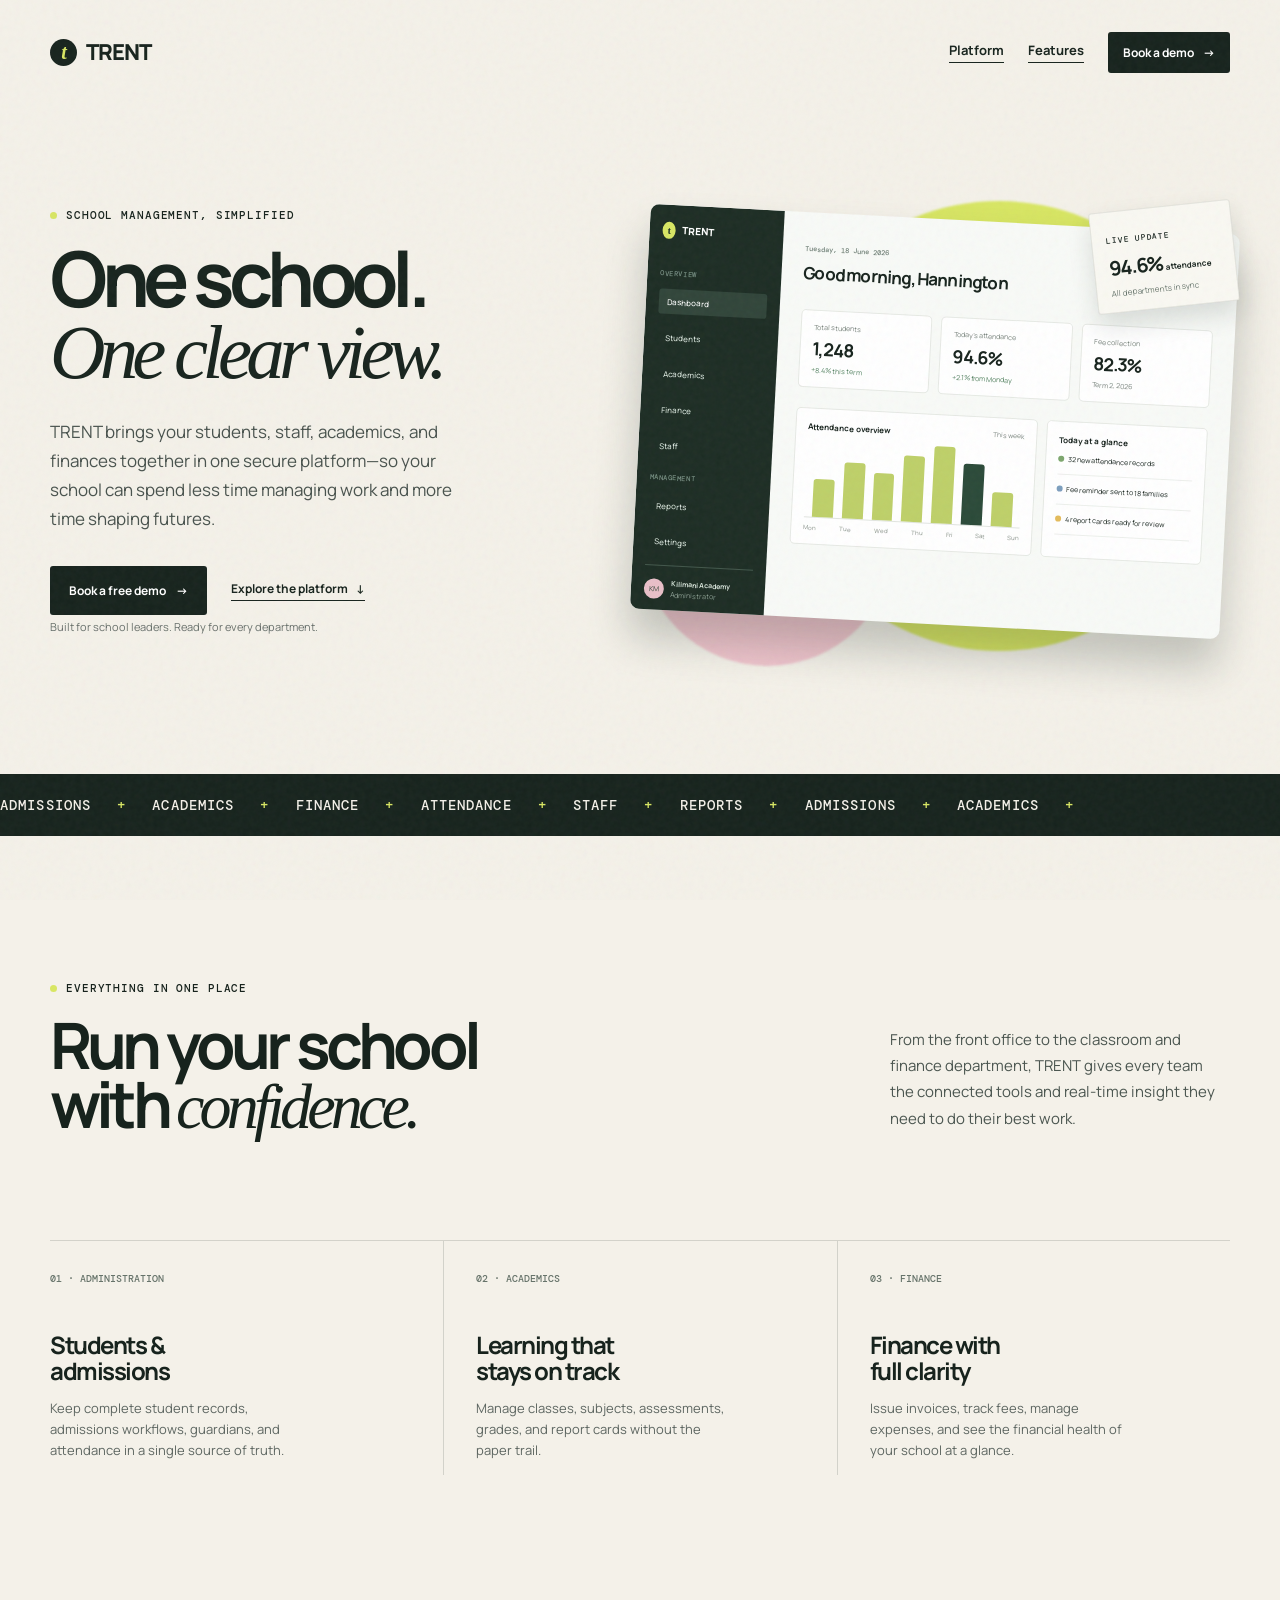
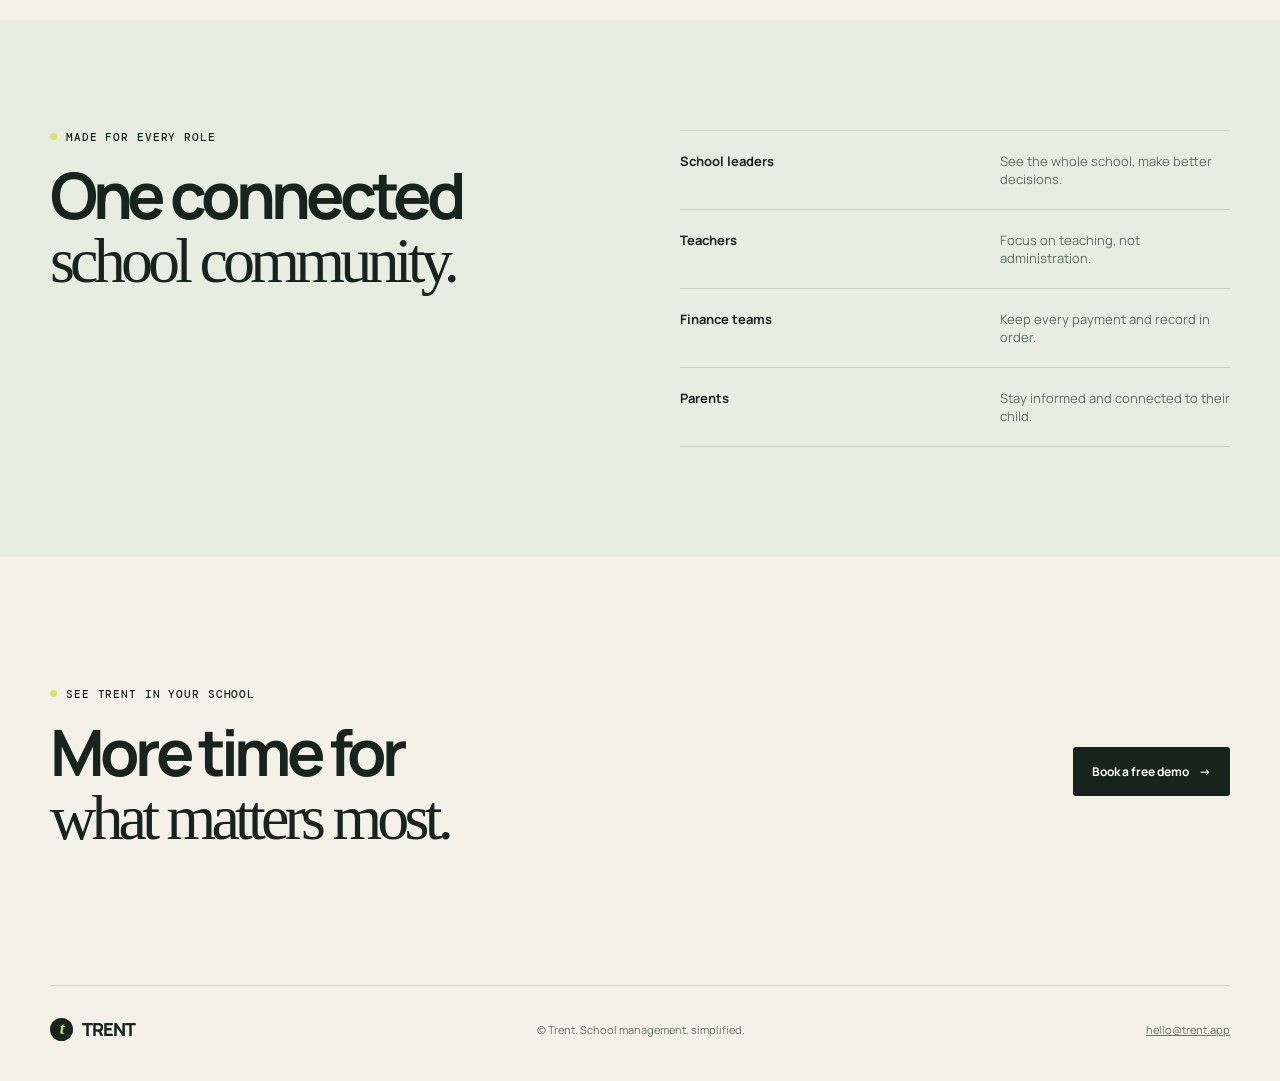
==== index.html @ 4ef3c3fa "Initial website upload" ====
<!doctype html>
<html lang="en">
<head>
  <meta charset="UTF-8" />
  <meta name="viewport" content="width=device-width, initial-scale=1.0" />
  <meta name="description" content="Trent is the all-in-one school management platform for modern schools." />
  <title>TRENT | School management, simplified</title>
  <link rel="preconnect" href="https://fonts.googleapis.com" />
  <link rel="preconnect" href="https://fonts.gstatic.com" crossorigin />
  <link href="https://fonts.googleapis.com/css2?family=DM+Mono:wght@400;500&family=Manrope:wght@400;500;600;700;800&display=swap" rel="stylesheet" />
  <link rel="stylesheet" href="styles.css" />
  <link rel="stylesheet" href="school.css" />
</head>
<body>
  <div class="noise" aria-hidden="true"></div>
  <main>
    <nav class="nav shell" aria-label="Main navigation">
      <a class="brand" href="#top" aria-label="Trent home"><span class="brand-mark">t</span> TRENT</a>
      <div class="nav-actions"><a class="nav-link nav-hide" href="#platform">Platform</a><a class="nav-link nav-hide" href="#features">Features</a><a class="nav-cta" href="mailto:hello@trent.app?subject=Book%20a%20Trent%20demo">Book a demo <span aria-hidden="true">&rarr;</span></a></div>
    </nav>
    <section id="top" class="hero shell school-hero">
      <div class="hero-copy">
        <p class="eyebrow"><span></span> School management, simplified</p>
        <h1>One school.<br /><em>One clear view.</em></h1>
        <p class="intro">TRENT brings your students, staff, academics, and finances together in one secure platform—so your school can spend less time managing work and more time shaping futures.</p>
        <div class="hero-actions"><a class="primary-button" href="mailto:hello@trent.app?subject=Book%20a%20Trent%20demo">Book a free demo <span aria-hidden="true">&rarr;</span></a><a class="text-link" href="#features">Explore the platform <span aria-hidden="true">&darr;</span></a></div>
        <p class="form-note">Built for school leaders. Ready for every department.</p>
      </div>
      <div class="showcase dashboard-wrap" aria-label="Trent school dashboard preview">
        <div class="orb orb-one"></div><div class="orb orb-two"></div>
        <div class="dashboard">
          <aside><div class="dash-logo"><span>t</span> TRENT</div><p>OVERVIEW</p><b class="selected">Dashboard</b><b>Students</b><b>Academics</b><b>Finance</b><b>Staff</b><p>MANAGEMENT</p><b>Reports</b><b>Settings</b><div class="school-user"><i>KM</i><span><strong>Kilimani Academy</strong><small>Administrator</small></span></div></aside>
          <div class="dash-main"><div class="dash-top"><div><small>Tuesday, 18 June 2026</small><h2>Good morning, Hannington</h2></div><button>+ Add student</button></div><div class="stats"><div><span>Total students</span><b>1,248</b><small class="up">+8.4% this term</small></div><div><span>Today's attendance</span><b>94.6%</b><small class="up">+2.1% from Monday</small></div><div><span>Fee collection</span><b>82.3%</b><small>Term 2, 2026</small></div></div><div class="dash-grid"><section class="attendance"><div class="card-heading"><b>Attendance overview</b><small>This week</small></div><div class="chart"><i style="height:45%"></i><i style="height:66%"></i><i style="height:55%"></i><i style="height:78%"></i><i style="height:91%"></i><i class="today" style="height:72%"></i><i style="height:40%"></i></div><div class="days"><span>Mon</span><span>Tue</span><span>Wed</span><span>Thu</span><span>Fri</span><span>Sat</span><span>Sun</span></div></section><section class="activity"><div class="card-heading"><b>Today at a glance</b></div><p><i class="green-dot"></i> 32 new attendance records</p><p><i class="blue-dot"></i> Fee reminder sent to 18 families</p><p><i class="yellow-dot"></i> 4 report cards ready for review</p></section></div></div>
        </div>
        <div class="floating-card school-float"><span>LIVE UPDATE</span><b>94.6%<small> attendance</small></b><div>All departments in sync</div></div>
      </div>
    </section>
    <section class="ticker" aria-label="Trent platform areas"><div><span>Admissions</span><i>+</i><span>Academics</span><i>+</i><span>Finance</span><i>+</i><span>Attendance</span><i>+</i><span>Staff</span><i>+</i><span>Reports</span><i>+</i><span>Admissions</span><i>+</i><span>Academics</span><i>+</i></div></section>
    <section id="platform" class="promise shell"><p class="eyebrow"><span></span> Everything in one place</p><div class="promise-grid"><h2>Run your school<br />with <em>confidence.</em></h2><p>From the front office to the classroom and finance department, TRENT gives every team the connected tools and real-time insight they need to do their best work.</p></div><div id="features" class="pillars"><article><span>01 · ADMINISTRATION</span><h3>Students &<br />admissions</h3><p>Keep complete student records, admissions workflows, guardians, and attendance in a single source of truth.</p></article><article><span>02 · ACADEMICS</span><h3>Learning that<br />stays on track</h3><p>Manage classes, subjects, assessments, grades, and report cards without the paper trail.</p></article><article><span>03 · FINANCE</span><h3>Finance with<br />full clarity</h3><p>Issue invoices, track fees, manage expenses, and see the financial health of your school at a glance.</p></article></div></section>
    <section class="operations"><div class="shell operations-grid"><div><p class="eyebrow"><span></span> Made for every role</p><h2>One connected<br /><em>school community.</em></h2></div><div class="role-list"><article><b>School leaders</b><span>See the whole school, make better decisions.</span></article><article><b>Teachers</b><span>Focus on teaching, not administration.</span></article><article><b>Finance teams</b><span>Keep every payment and record in order.</span></article><article><b>Parents</b><span>Stay informed and connected to their child.</span></article></div></div></section>
    <section class="closing shell"><div><p class="eyebrow"><span></span> See Trent in your school</p><h2>More time for<br /><em>what matters most.</em></h2></div><a class="primary-button" href="mailto:hello@trent.app?subject=Book%20a%20Trent%20demo">Book a free demo <span aria-hidden="true">&rarr;</span></a></section>
    <footer class="footer shell"><a class="brand" href="#top"><span class="brand-mark">t</span> TRENT</a><p>&copy; <span id="year"></span> Trent. School management, simplified.</p><a href="mailto:hello@trent.app">hello@trent.app</a></footer>
  </main><script src="script.js"></script>
</body>
</html>
---- styles.css ----
:root{--ink:#17231d;--paper:#f4f1e9;--green:#d8e663;--pink:#efc4cc;--line:rgba(23,35,29,.15)}*{box-sizing:border-box}html{scroll-behavior:smooth}body{margin:0;background:var(--paper);color:var(--ink);font-family:Manrope,Arial,sans-serif}.noise{position:fixed;z-index:10;inset:0;pointer-events:none;opacity:.055;background-image:url("data:image/svg+xml,%3Csvg viewBox='0 0 180 180' xmlns='http://www.w3.org/2000/svg'%3E%3Cfilter id='n'%3E%3CfeTurbulence type='fractalNoise' baseFrequency='.9' numOctaves='4' stitchTiles='stitch'/%3E%3C/filter%3E%3Crect width='100%25' height='100%25' filter='url(%23n)' opacity='.8'/%3E%3C/svg%3E")}.shell{width:min(1180px,calc(100% - 64px));margin:auto}.nav{height:104px;display:flex;align-items:center;justify-content:space-between}.brand{display:flex;gap:9px;align-items:center;color:inherit;text-decoration:none;font-weight:800;font-size:22px;letter-spacing:-1px}.brand-mark{display:grid;place-items:center;width:27px;height:27px;border-radius:50%;background:var(--ink);color:var(--green);font-family:Georgia,serif;font-style:italic;font-size:20px}.nav-link{font-size:13px;color:inherit;text-decoration:none;font-weight:700;border-bottom:1px solid var(--ink);padding-bottom:3px}.nav-link span{margin-left:6px}.hero{display:grid;grid-template-columns:1fr 1fr;min-height:680px;align-items:center;gap:48px;padding:54px 0 90px}.eyebrow{font:500 11px 'DM Mono',monospace;letter-spacing:.08em;text-transform:uppercase;margin:0 0 21px;display:flex;align-items:center;gap:9px}.eyebrow span{width:7px;height:7px;background:var(--green);border-radius:50%}.hero h1,.promise h2{font-size:clamp(3.5rem,6vw,5.85rem);letter-spacing:-.075em;line-height:.92;margin:0;font-weight:700}.hero em,.promise em{font-family:Georgia,serif;font-weight:400}.intro{max-width:435px;font-size:17px;line-height:1.7;margin:30px 0;color:#48524d}.signup{max-width:430px;display:grid;grid-template-columns:1fr auto;gap:8px;margin-top:33px}.signup input{height:53px;background:#fffdfa;border:1px solid var(--line);border-radius:3px;padding:0 16px;font:500 13px Manrope;outline-color:var(--ink)}.signup button{border:0;border-radius:3px;background:var(--ink);color:white;padding:0 17px;font:700 12px Manrope;cursor:pointer;transition:transform .2s,background .2s}.signup button:hover{background:#334339;transform:translateY(-2px)}.form-note,.success-message{grid-column:1/-1;margin:4px 0 0;color:#68706b;font-size:11px}.success-message{display:none;color:#294a36;font-weight:700}.showcase{height:560px;position:relative;display:grid;place-items:center}.orb{position:absolute;border-radius:50%;filter:blur(1px)}.orb-one{width:450px;height:450px;background:var(--green);right:1%;top:35px}.orb-two{width:255px;height:255px;background:var(--pink);left:0;bottom:10px}.phone{position:relative;z-index:2;width:277px;height:557px;padding:9px;border:8px solid #213028;border-radius:40px;background:#f7f5ee;box-shadow:0 26px 35px rgba(25,40,32,.23);transform:rotate(6deg);overflow:hidden}.phone-top{height:29px;display:flex;justify-content:space-between;align-items:center;padding:0 6px;font:700 9px 'DM Mono'}.dynamic-island{height:17px;width:72px;border-radius:20px;background:#18241d}.app-content{padding:11px}.app-header p{font:500 8px 'DM Mono';text-transform:uppercase;margin:0 0 6px;color:#6c746e}.app-header strong{font-size:16px;letter-spacing:-.8px}.app-header strong span{color:#ba6b7a}.focus-card{background:#21342a;color:#f7f6ec;margin-top:18px;padding:18px;border-radius:14px}.tiny-label,.floating-card>span{font:500 8px 'DM Mono';letter-spacing:.1em}.focus-card h2{font:400 23px/1.05 Georgia,serif;letter-spacing:-1px;margin:12px 0 22px}.focus-footer{display:flex;align-items:center;gap:8px;color:#c8d0c9;font-size:8px}.avatars{display:flex}.avatars i{width:15px;height:15px;background:var(--pink);border:1px solid #21342a;border-radius:50%;margin-right:-5px}.avatars i:nth-child(2){background:#d8e663}.avatars i:nth-child(3){background:#d2a9dc}.progress-label{margin:20px 0 7px;display:flex;justify-content:space-between;font-size:9px}.progress-label b{font-family:'DM Mono';font-size:8px}.progress{height:5px;background:#d8d8d1;border-radius:8px}.progress i{display:block;width:78%;height:100%;background:#bdcd43;border-radius:8px}.task-row{display:flex;align-items:center;gap:9px;padding:14px 0 9px;border-bottom:1px solid #dddcd4}.task-icon{width:27px;height:27px;display:grid;place-items:center;border-radius:9px;font-size:13px}.sun{background:#f1d98d}.lilac{background:#d5c4e6}.task-row div:nth-child(2){display:grid;gap:2px;flex:1}.task-row b{font-size:9px}.task-row div span{font-size:7px;color:#727a74}.task-row button{border:1px solid #bfc4bd;border-radius:50%;background:transparent;width:18px;height:18px;font-size:10px;color:#768177}.app-nav{display:flex;justify-content:space-around;margin-top:18px;font-size:15px;color:#929b94}.app-nav .active{color:#294636}.floating-card{position:absolute;z-index:3;background:#f9f8f2;border:1px solid rgba(23,35,29,.09);box-shadow:0 12px 25px rgba(25,40,32,.14);padding:14px;border-radius:3px}.floating-card>b{display:block;letter-spacing:-1px}.streak{right:1%;top:86px;transform:rotate(-8deg);width:119px}.streak>b{font-size:24px;margin:6px 0}.streak small{font-size:10px;letter-spacing:0}.streak div{color:#d0d944;font-size:8px;white-space:nowrap}.note{left:2%;bottom:45px;width:130px;background:var(--pink);transform:rotate(-7deg)}.note>b{font:400 19px/1.05 Georgia,serif;margin-top:9px}.ticker{background:var(--ink);color:var(--paper);overflow:hidden;padding:22px 0}.ticker div{display:flex;gap:26px;width:max-content;animation:slide 24s linear infinite;font:500 14px 'DM Mono';text-transform:uppercase;letter-spacing:.08em}.ticker i{font-style:normal;color:var(--green)}@keyframes slide{to{transform:translateX(-25%)}}.promise{padding:145px 0}.promise-grid{display:grid;grid-template-columns:1.4fr .6fr;gap:48px;align-items:end}.promise h2{font-size:clamp(2.8rem,5vw,4.9rem)}.promise-grid>p{font-size:15px;line-height:1.75;color:#4b5650;margin:0 0 5px}.pillars{display:grid;grid-template-columns:repeat(3,1fr);margin-top:103px;border-top:1px solid var(--line)}.pillars article{padding:24px 32px 0 0}.pillars article+article{padding-left:32px;border-left:1px solid var(--line)}.pillars span{font:500 10px 'DM Mono';color:#66736a}.pillars h3{font-size:24px;letter-spacing:-1.5px;line-height:1.08;margin:45px 0 14px}.pillars p{font-size:13px;line-height:1.65;color:#5d6661;max-width:255px}.footer{border-top:1px solid var(--line);padding:31px 0 40px;display:flex;align-items:center;justify-content:space-between;font-size:11px;color:#67716a}.footer .brand{font-size:18px;color:var(--ink)}.footer .brand-mark{width:23px;height:23px;font-size:17px}.footer p{margin:0}.footer a:not(.brand){color:inherit}@media(max-width:800px){.shell{width:min(100% - 40px,600px)}.nav{height:80px}.hero{grid-template-columns:1fr;padding:60px 0 40px;gap:35px}.showcase{height:500px;transform:scale(.88);transform-origin:top center;margin-bottom:-55px}.promise{padding:95px 0}.promise-grid{grid-template-columns:1fr;gap:25px}.pillars{margin-top:65px}.pillars article{padding-right:16px}.pillars article+article{padding-left:16px;border-left:1px solid var(--line)}.pillars h3{font-size:18px;margin-top:35px}.footer{gap:16px;flex-wrap:wrap}}@media(max-width:480px){.hero h1{font-size:3.5rem}.intro{font-size:15px}.signup{grid-template-columns:1fr}.signup button{height:50px}.showcase{transform:scale(.75);margin:0 -15% -105px}.pillars{grid-template-columns:1fr}.pillars article,.pillars article+article{padding:24px 0;border-left:0;border-bottom:1px solid var(--line)}.pillars h3{margin:25px 0 10px}.footer{align-items:flex-start;flex-direction:column}.footer p{order:3}}
---- school.css ----
.nav-actions{display:flex;align-items:center;gap:24px}.nav-cta{background:var(--ink);color:#fff;text-decoration:none;border-radius:3px;padding:12px 15px;font-size:12px;font-weight:700}.nav-cta span{margin-left:7px}.school-hero{min-height:670px}.hero-actions{display:flex;align-items:center;gap:24px;margin-top:32px}.primary-button{display:inline-block;border-radius:3px;background:var(--ink);color:#fff;text-decoration:none;padding:16px 19px;font-size:12px;font-weight:700}.primary-button span{margin-left:8px}.text-link{color:var(--ink);font-size:12px;font-weight:700;text-decoration:none;border-bottom:1px solid var(--ink);padding-bottom:3px}.text-link span{margin-left:6px}.dashboard-wrap{height:510px}.dashboard{position:relative;z-index:2;width:590px;height:405px;background:#f8faf7;border-radius:9px;overflow:hidden;display:grid;grid-template-columns:134px 1fr;box-shadow:0 28px 42px rgba(25,40,32,.23);transform:rotate(3deg)}.dashboard aside{background:#1d2d24;color:#d7e3da;padding:18px 13px;font-size:8px;display:flex;flex-direction:column;gap:11px}.dash-logo{font-size:10px;font-weight:800;color:#fff;margin-bottom:17px}.dash-logo span{background:#d8e663;color:#1d2d24;border-radius:50%;padding:3px 5px;margin-right:4px;font-family:Georgia,serif}.dashboard aside p{font:500 7px 'DM Mono';letter-spacing:.08em;color:#789084;margin:4px 0 0}.dashboard aside b{font-weight:500;padding:7px 8px;border-radius:3px}.dashboard aside .selected{background:#31453a;color:#fff}.school-user{margin-top:auto;border-top:1px solid #43574c;padding-top:13px;display:flex;gap:7px;align-items:center}.school-user i{font-style:normal;background:#e9bfc8;color:#34463a;border-radius:50%;display:grid;place-items:center;width:20px;height:20px;font-size:7px}.school-user strong,.school-user small{display:block;font-size:7px;white-space:nowrap}.school-user small{font-weight:400;color:#8da094;margin-top:2px}.dash-main{padding:22px}.dash-top{display:flex;justify-content:space-between;align-items:flex-start}.dash-top small{font:500 7px 'DM Mono';color:#718077}.dash-top h2{font-size:17px;letter-spacing:-.8px;margin:5px 0}.dash-top button{border:0;border-radius:3px;padding:8px 10px;background:#253a2e;color:#fff;font:700 7px Manrope}.stats{display:grid;grid-template-columns:repeat(3,1fr);gap:9px;margin:20px 0}.stats>div,.dash-grid section{background:#fff;border:1px solid #e7eae5;border-radius:5px;padding:12px}.stats span,.stats small{display:block;font-size:7px;color:#77827b}.stats b{font-size:18px;display:block;letter-spacing:-.8px;margin:5px 0}.stats .up{color:#52805f}.dash-grid{display:grid;grid-template-columns:1.2fr .8fr;gap:9px}.card-heading{display:flex;justify-content:space-between;font-size:8px}.card-heading small{color:#77827b}.chart{height:86px;display:flex;align-items:end;gap:9px;border-bottom:1px solid #e2e6e1;padding:0 8px}.chart i{display:block;flex:1;background:#bed069;border-radius:3px 3px 0 0}.chart .today{background:#2b4a39}.days{display:flex;justify-content:space-between;font-size:6px;color:#869087;margin-top:6px}.activity p{font-size:7px;border-bottom:1px solid #edf0ec;padding:10px 0;margin:0}.activity i{width:6px;height:6px;border-radius:50%;display:inline-block;margin-right:3px}.green-dot{background:#7da76e}.blue-dot{background:#7c9fbe}.yellow-dot{background:#e4bc5c}.school-float{right:-5px;top:40px;transform:rotate(-6deg);width:142px}.school-float b{font-size:20px;margin:6px 0}.school-float small{font-size:8px;letter-spacing:0}.school-float div{font-size:8px;color:#68766d}.operations{background:#e7eee1;padding:110px 0}.operations-grid{display:grid;grid-template-columns:1fr 1fr;gap:80px}.operations h2,.closing h2{font-size:clamp(2.8rem,5vw,4.9rem);letter-spacing:-.075em;line-height:.93;margin:0}.operations h2 em,.closing h2 em{font:400 1em Georgia,serif}.role-list{border-top:1px solid var(--line)}.role-list article{display:flex;justify-content:space-between;gap:15px;padding:21px 0;border-bottom:1px solid var(--line);font-size:13px}.role-list span{color:#607067;max-width:230px}.closing{padding:130px 0;display:flex;align-items:center;justify-content:space-between;gap:30px}.closing .primary-button{white-space:nowrap}@media(max-width:800px){.nav-hide{display:none}.nav-actions{gap:8px}.school-hero{min-height:auto}.dashboard-wrap{transform:scale(.78);margin:0 -15% -95px}.operations{padding:80px 0}.operations-grid{grid-template-columns:1fr;gap:45px}.closing{padding:85px 0;align-items:flex-start;flex-direction:column}}@media(max-width:480px){.nav-cta{padding:10px 11px}.hero-actions{align-items:flex-start;flex-direction:column;gap:18px}.dashboard-wrap{transform:scale(.54);width:180%;margin:-70px -40% -160px}.dashboard{transform:rotate(3deg)}.operations-grid{gap:35px}.role-list article{flex-direction:column;gap:5px}.closing{padding:70px 0}}
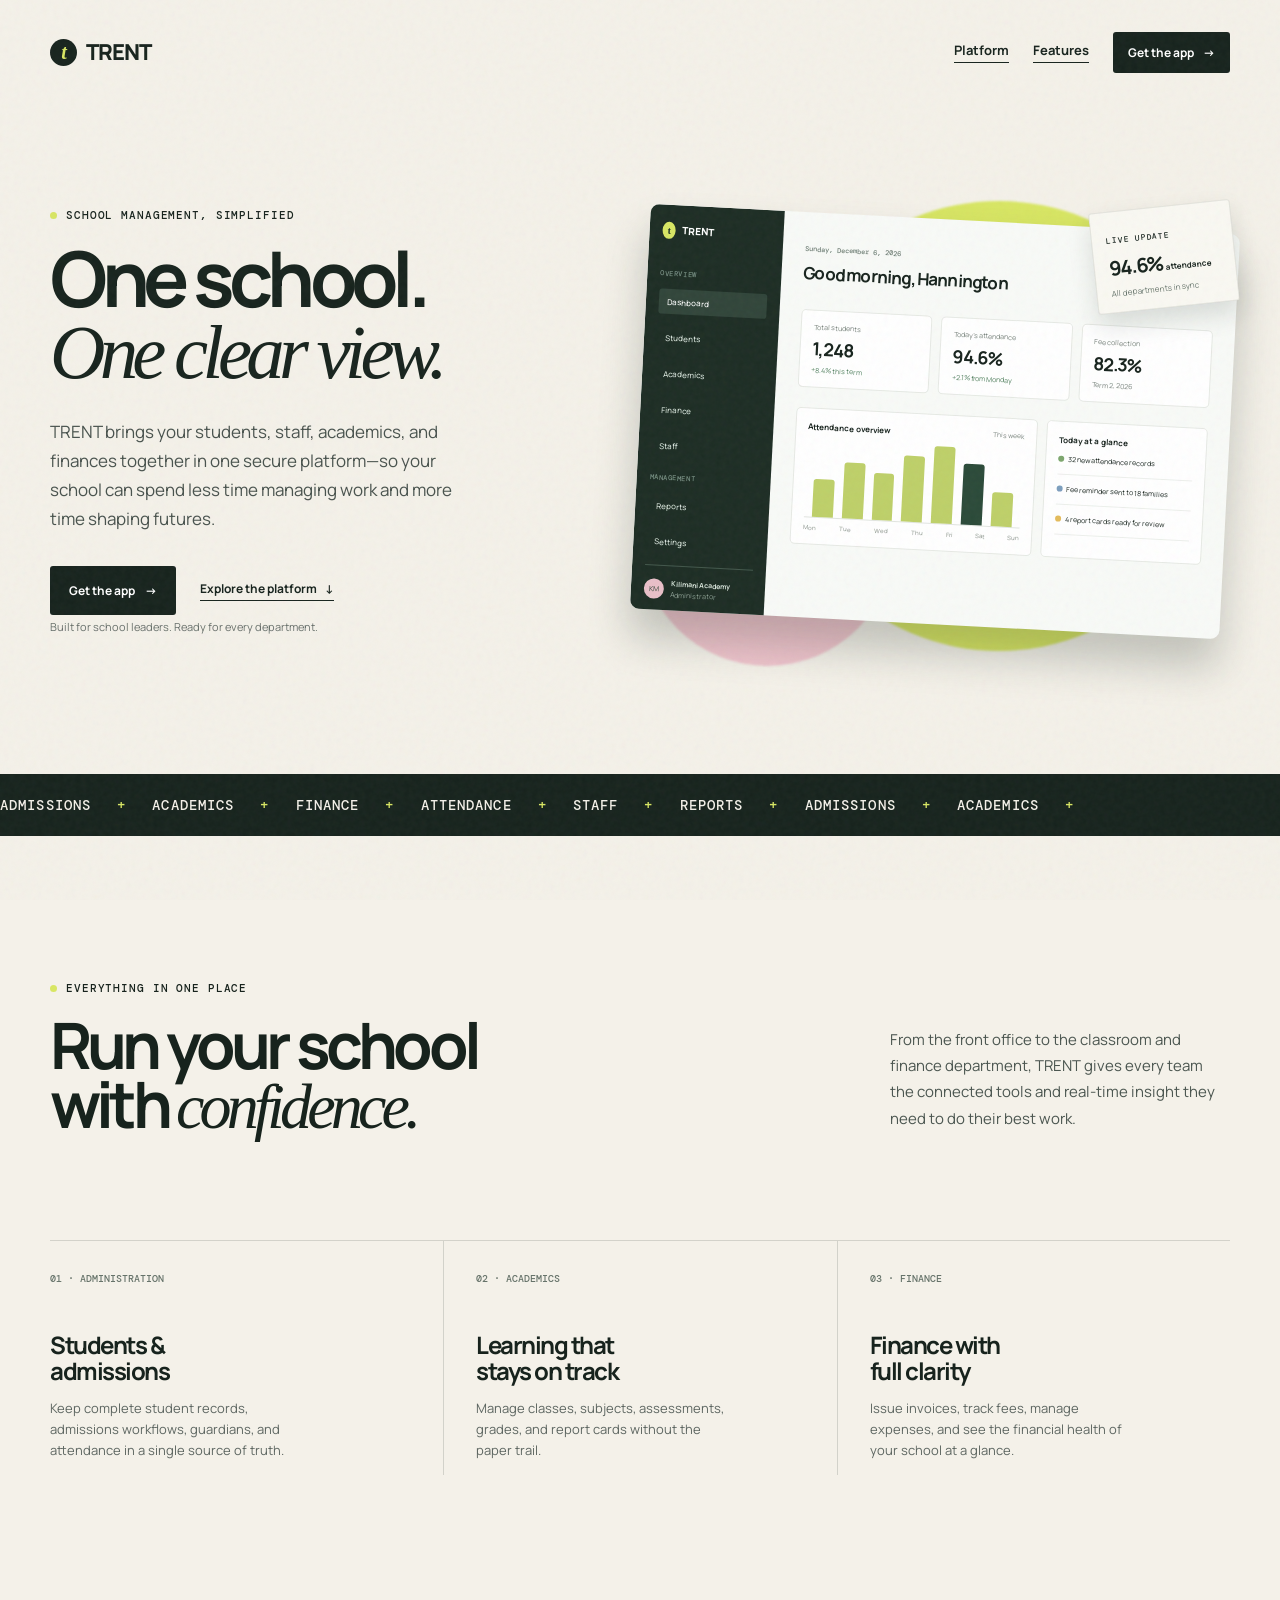
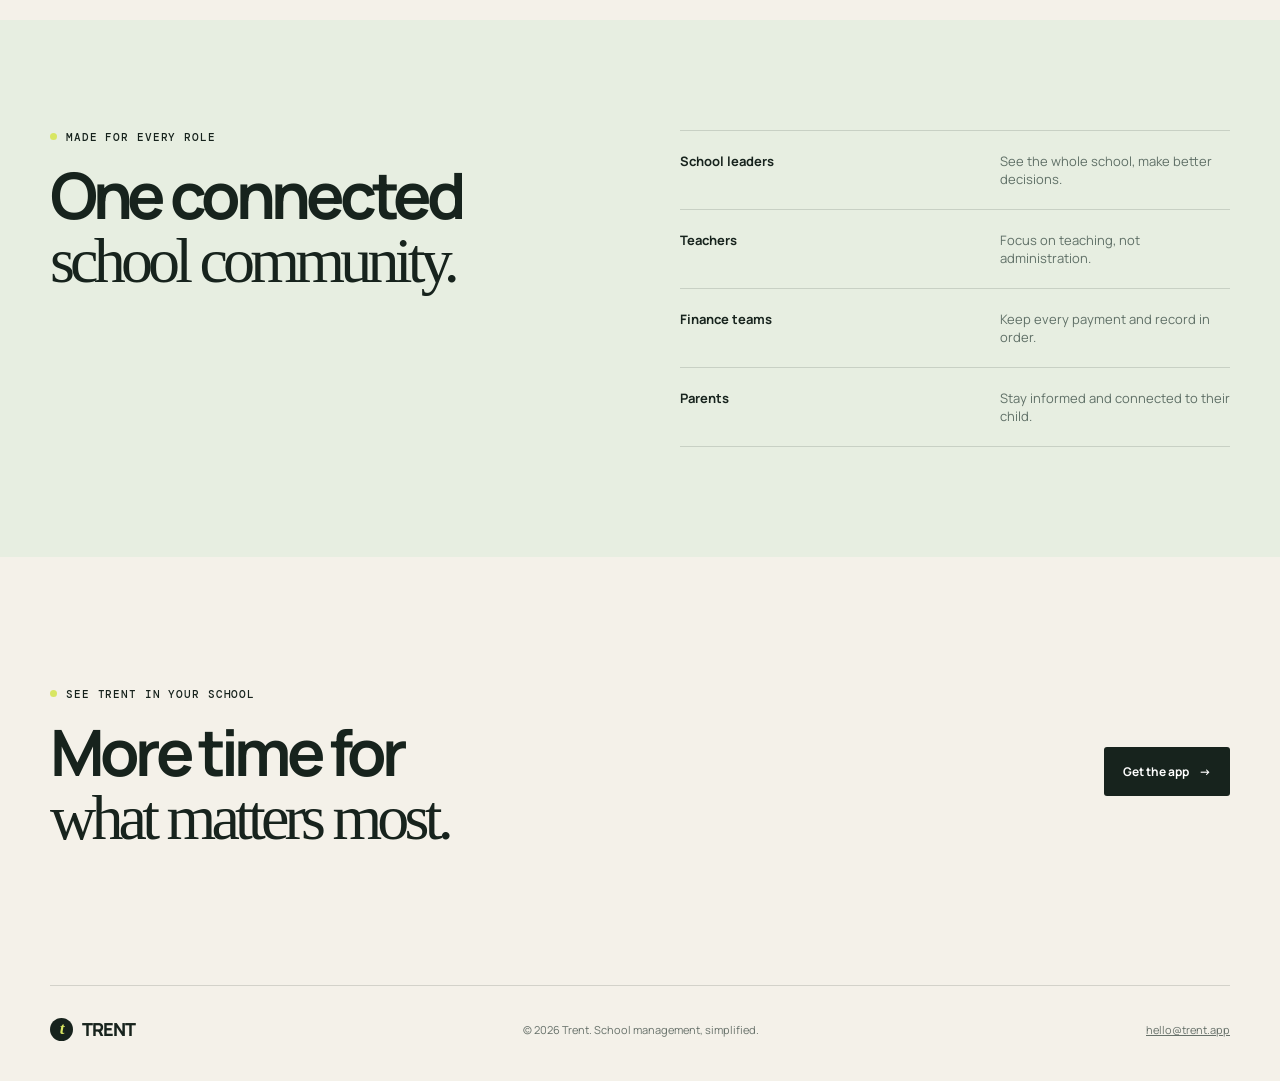
==== commit 576ceb00: "Add local time app links and private analytics" ====
--- a/index.html
+++ b/index.html
@@ -16,14 +16,14 @@
   <main>
     <nav class="nav shell" aria-label="Main navigation">
       <a class="brand" href="#top" aria-label="Trent home"><span class="brand-mark">t</span> TRENT</a>
-      <div class="nav-actions"><a class="nav-link nav-hide" href="#platform">Platform</a><a class="nav-link nav-hide" href="#features">Features</a><a class="nav-cta" href="mailto:hello@trent.app?subject=Book%20a%20Trent%20demo">Book a demo <span aria-hidden="true">&rarr;</span></a></div>
+      <div class="nav-actions"><a class="nav-link nav-hide" href="#platform">Platform</a><a class="nav-link nav-hide" href="#features">Features</a><a class="nav-cta" href="apps.html" data-track="open_app_nav">Get the app <span aria-hidden="true">&rarr;</span></a></div>
     </nav>
     <section id="top" class="hero shell school-hero">
       <div class="hero-copy">
         <p class="eyebrow"><span></span> School management, simplified</p>
         <h1>One school.<br /><em>One clear view.</em></h1>
         <p class="intro">TRENT brings your students, staff, academics, and finances together in one secure platform—so your school can spend less time managing work and more time shaping futures.</p>
-        <div class="hero-actions"><a class="primary-button" href="mailto:hello@trent.app?subject=Book%20a%20Trent%20demo">Book a free demo <span aria-hidden="true">&rarr;</span></a><a class="text-link" href="#features">Explore the platform <span aria-hidden="true">&darr;</span></a></div>
+        <div class="hero-actions"><a class="primary-button" href="apps.html" data-track="open_app_hero">Get the app <span aria-hidden="true">&rarr;</span></a><a class="text-link" href="#features">Explore the platform <span aria-hidden="true">&darr;</span></a></div>
         <p class="form-note">Built for school leaders. Ready for every department.</p>
       </div>
       <div class="showcase dashboard-wrap" aria-label="Trent school dashboard preview">
@@ -38,7 +38,7 @@
     <section class="ticker" aria-label="Trent platform areas"><div><span>Admissions</span><i>+</i><span>Academics</span><i>+</i><span>Finance</span><i>+</i><span>Attendance</span><i>+</i><span>Staff</span><i>+</i><span>Reports</span><i>+</i><span>Admissions</span><i>+</i><span>Academics</span><i>+</i></div></section>
     <section id="platform" class="promise shell"><p class="eyebrow"><span></span> Everything in one place</p><div class="promise-grid"><h2>Run your school<br />with <em>confidence.</em></h2><p>From the front office to the classroom and finance department, TRENT gives every team the connected tools and real-time insight they need to do their best work.</p></div><div id="features" class="pillars"><article><span>01 · ADMINISTRATION</span><h3>Students &<br />admissions</h3><p>Keep complete student records, admissions workflows, guardians, and attendance in a single source of truth.</p></article><article><span>02 · ACADEMICS</span><h3>Learning that<br />stays on track</h3><p>Manage classes, subjects, assessments, grades, and report cards without the paper trail.</p></article><article><span>03 · FINANCE</span><h3>Finance with<br />full clarity</h3><p>Issue invoices, track fees, manage expenses, and see the financial health of your school at a glance.</p></article></div></section>
     <section class="operations"><div class="shell operations-grid"><div><p class="eyebrow"><span></span> Made for every role</p><h2>One connected<br /><em>school community.</em></h2></div><div class="role-list"><article><b>School leaders</b><span>See the whole school, make better decisions.</span></article><article><b>Teachers</b><span>Focus on teaching, not administration.</span></article><article><b>Finance teams</b><span>Keep every payment and record in order.</span></article><article><b>Parents</b><span>Stay informed and connected to their child.</span></article></div></div></section>
-    <section class="closing shell"><div><p class="eyebrow"><span></span> See Trent in your school</p><h2>More time for<br /><em>what matters most.</em></h2></div><a class="primary-button" href="mailto:hello@trent.app?subject=Book%20a%20Trent%20demo">Book a free demo <span aria-hidden="true">&rarr;</span></a></section>
+    <section class="closing shell"><div><p class="eyebrow"><span></span> See Trent in your school</p><h2>More time for<br /><em>what matters most.</em></h2></div><a class="primary-button" href="apps.html" data-track="open_app_footer">Get the app <span aria-hidden="true">&rarr;</span></a></section>
     <footer class="footer shell"><a class="brand" href="#top"><span class="brand-mark">t</span> TRENT</a><p>&copy; <span id="year"></span> Trent. School management, simplified.</p><a href="mailto:hello@trent.app">hello@trent.app</a></footer>
   </main><script src="script.js"></script>
 </body>
